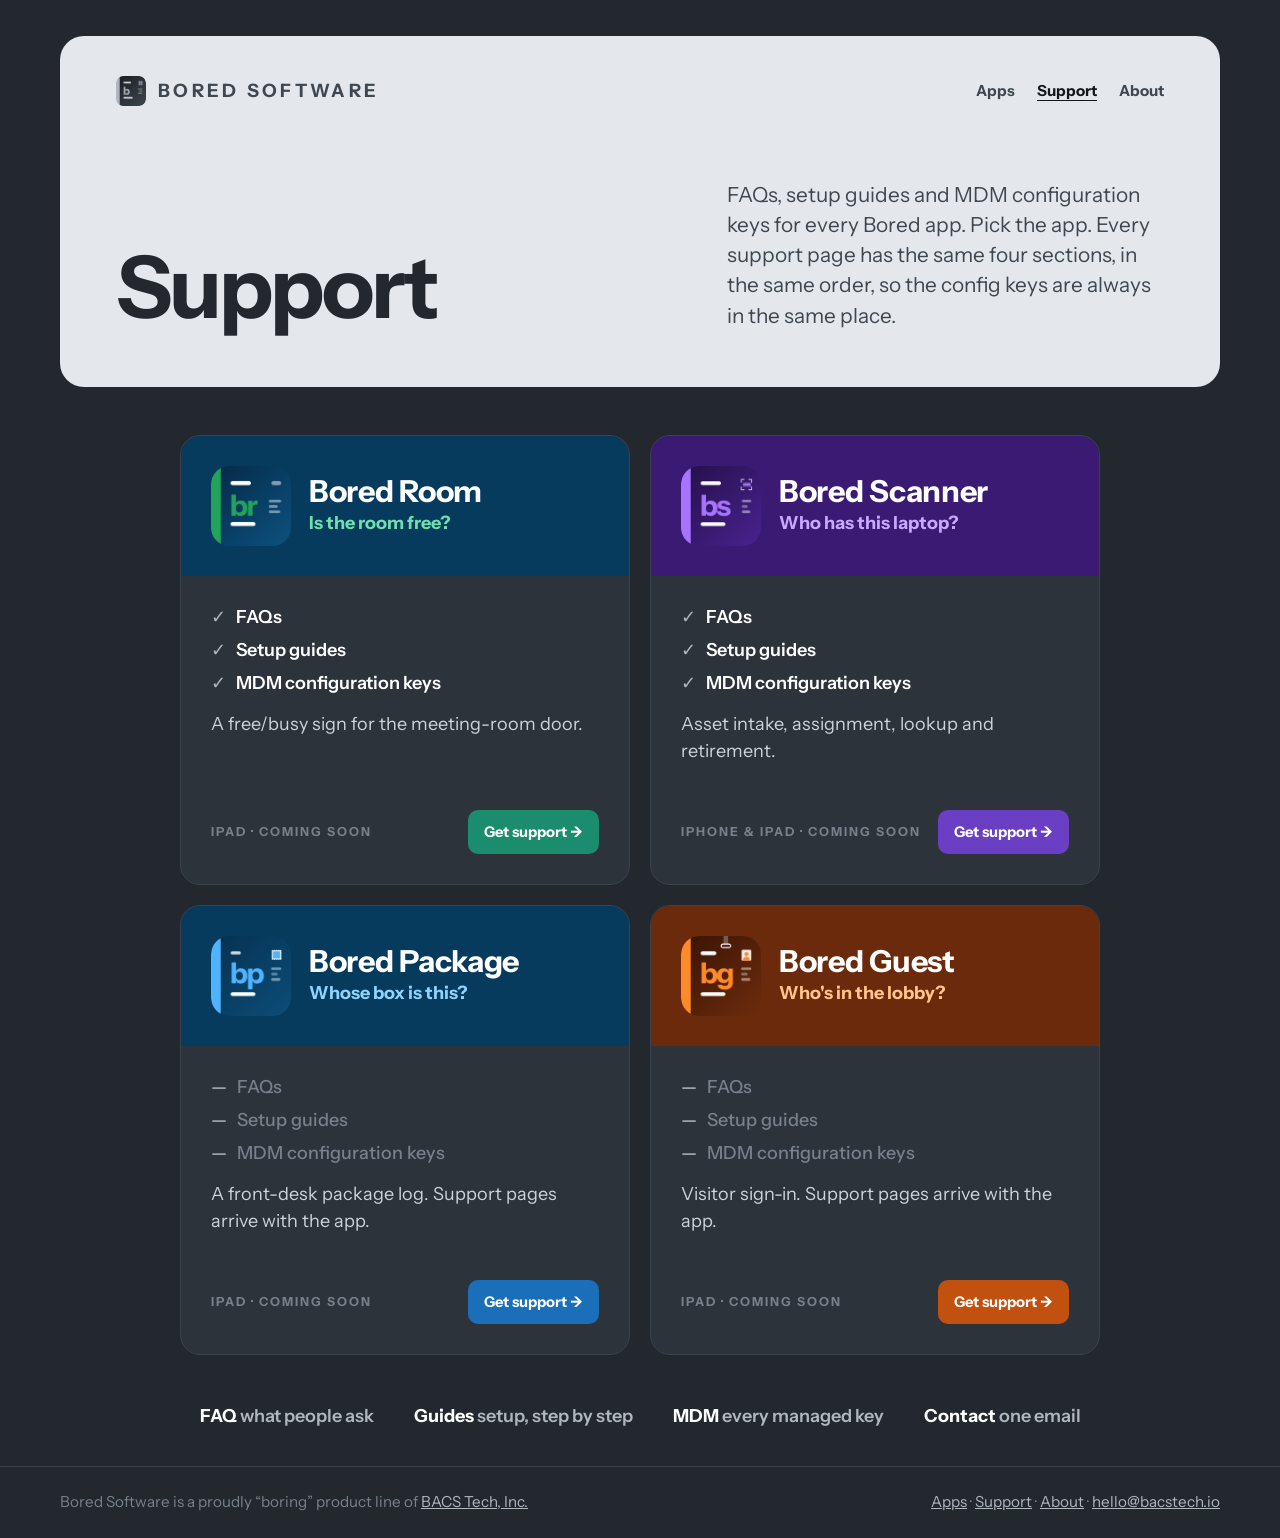
==== support/index.html @ a15cb555 "boredsoftware.space: site as of 2026-10-29" ====
<!doctype html>
<html lang="en">
<head>
<meta charset="utf-8">
<meta name="viewport" content="width=device-width, initial-scale=1">
<title>Support — Bored Software</title>
<meta name="description" content="FAQs, setup guides and MDM configuration keys for Bored Room, Bored Scanner, Bored Package and Bored Guest.">
<meta property="og:type" content="website">
<meta property="og:site_name" content="Bored Software">
<meta property="og:url" content="https://boredsoftware.space/support/">
<meta property="og:title" content="Support — Bored Software">
<meta property="og:description" content="FAQs, setup guides and MDM configuration keys for Bored Room, Bored Scanner, Bored Package and Bored Guest.">
<meta property="og:image" content="https://boredsoftware.space/og-image.png">
<meta property="og:image:width" content="1200">
<meta property="og:image:height" content="630">
<meta property="og:image:alt" content="The four Bored apps, Room, Scanner, Package and Guest, next to the headline Software that does one job.">
<meta name="twitter:card" content="summary_large_image">
<meta name="theme-color" content="#23282E">
<link rel="preconnect" href="https://fonts.googleapis.com">
<link rel="preconnect" href="https://fonts.gstatic.com" crossorigin>
<link href="https://fonts.googleapis.com/css2?family=Instrument+Sans:wght@400;600;700&display=swap" rel="stylesheet">
<link rel="icon" type="image/png" sizes="64x64" href="../favicon.png?v=2">
<link rel="apple-touch-icon" href="../apple-touch-icon.png?v=2">
<link rel="stylesheet" href="../style.css?v=5">
</head>
<body>

<div class="wrap">
  <header class="panel">
    <div class="top">
      <a class="brand" href="../"><img src="../mark.png?v=2" alt="" width="30" height="30">Bored Software</a>
      <nav class="toplinks"><a href="../">Apps</a><a href="./" aria-current="page">Support</a><a href="../about.html">About</a></nav>
    </div>
    <div class="split">
      <h1>Support</h1>
      <div>
        <p class="lede">FAQs, setup guides and MDM configuration keys for every Bored app. Pick the app. Every support page has the same four sections, in the same order, so the config keys are always in the same place.</p>
      </div>
    </div>
  </header>
</div>

<main class="wrap">
  <ul class="cards">
    <li>
      <a class="card room" href="room.html">
        <div class="band"><img src="../app-room.png" alt="" width="64" height="64">
          <div><h2>Bored Room</h2><p class="tag">Is the room free?</p></div></div>
        <div class="body"><ul class="has">
            <li>FAQs</li>
            <li>Setup guides</li>
            <li>MDM configuration keys</li>
          </ul>
          <p>A free/busy sign for the meeting-room door.</p>
          <div class="go"><span class="label">iPad · Coming soon</span><span class="btn">Get support &rarr;</span></div></div>
      </a>
    </li>
    <li>
      <a class="card scanner" href="scanner.html">
        <div class="band"><img src="../app-scanner.png" alt="" width="64" height="64">
          <div><h2>Bored Scanner</h2><p class="tag">Who has this laptop?</p></div></div>
        <div class="body"><ul class="has">
            <li>FAQs</li>
            <li>Setup guides</li>
            <li>MDM configuration keys</li>
          </ul>
          <p>Asset intake, assignment, lookup and retirement.</p>
          <div class="go"><span class="label">iPhone &amp; iPad · Coming soon</span><span class="btn">Get support &rarr;</span></div></div>
      </a>
    </li>
    <li>
      <a class="card package" href="package.html">
        <div class="band"><img src="../app-package.png" alt="" width="64" height="64">
          <div><h2>Bored Package</h2><p class="tag">Whose box is this?</p></div></div>
        <div class="body"><ul class="has">
            <li class="off">FAQs</li>
            <li class="off">Setup guides</li>
            <li class="off">MDM configuration keys</li>
          </ul>
          <p>A front-desk package log. Support pages arrive with the app.</p>
          <div class="go"><span class="label">iPad · Coming soon</span><span class="btn">Get support &rarr;</span></div></div>
      </a>
    </li>
    <li>
      <a class="card guest" href="guest.html">
        <div class="band"><img src="../app-guest.png" alt="" width="64" height="64">
          <div><h2>Bored Guest</h2><p class="tag">Who&#x27;s in the lobby?</p></div></div>
        <div class="body"><ul class="has">
            <li class="off">FAQs</li>
            <li class="off">Setup guides</li>
            <li class="off">MDM configuration keys</li>
          </ul>
          <p>Visitor sign-in. Support pages arrive with the app.</p>
          <div class="go"><span class="label">iPad · Coming soon</span><span class="btn">Get support &rarr;</span></div></div>
      </a>
    </li>
  </ul>

  <ul class="strip">
    <li><b>FAQ</b> what people ask</li>
    <li><b>Guides</b> setup, step by step</li>
    <li><b>MDM</b> every managed key</li>
    <li><b>Contact</b> one email</li>
  </ul>
</main>

<footer>
  <div class="wrap">
    <span>Bored Software is a proudly “boring” product line of <a href="https://www.bacstech.io">BACS Tech, Inc.</a></span>
    <span><a href="../">Apps</a> &middot; <a href="./">Support</a> &middot; <a href="../about.html">About</a> &middot; <a href="mailto:hello@bacstech.io">hello@bacstech.io</a></span>
  </div>
</footer>

</body>
</html>
---- style.css ----
/* Bored Software — boredsoftware.space
   Greys for the umbrella; each app card keeps its own site's colors. */

:root {
  --page: #23282E;        /* graphite page */
  --panel: #E4E8EC;       /* light grey header panel */
  --card: #2D333A;
  --line: #3A424B;
  --ink: #14181C;
  --ink-2: #3F4750;
  --muted: #77818C;
  --soft: #CDD3D9;
  --faint: #AEB6BF;
  --white: #FFFFFF;

  --font: "Instrument Sans", "Avenir Next", "Helvetica Neue", system-ui, sans-serif;
  --gutter: 16px;
}

* { box-sizing: border-box; }
html { -webkit-text-size-adjust: 100%; }
body {
  margin: 0;
  font-family: var(--font);
  font-size: 18px;
  line-height: 1.5;
  color: #E9EDF1;
  background: var(--page);
  -webkit-font-smoothing: antialiased;
}
h1, h2, h3, p { margin: 0; }
a { color: inherit; }
:focus-visible { outline: 3px solid #8FD3FF; outline-offset: 3px; border-radius: 6px; }

.wrap { width: min(1160px, 100% - 2 * var(--gutter)); margin-inline: auto; }

.label { font-size: .78rem; font-weight: 700; letter-spacing: .16em; text-transform: uppercase; }
.brand { display: inline-flex; align-items: center; gap: 12px; font-weight: 800; letter-spacing: .18em; text-transform: uppercase;
  font-size: clamp(.95rem, 1.6vw, 1.15rem); text-decoration: none; }
.brand img { width: 30px; height: 30px; border-radius: 7px; display: block; }

/* Header panel: headline left, icons and description right. Stacks on phones. */
.panel { background: var(--panel); color: var(--ink); border-radius: 24px; margin-top: clamp(16px, 3vw, 36px);
  padding: clamp(22px, 4vw, 40px) clamp(20px, 5vw, 56px) clamp(32px, 5vw, 56px); }
.panel .top { display: flex; justify-content: space-between; align-items: center; gap: 16px; color: var(--ink-2); }
.panel .top .label { color: var(--muted); }
.split { display: grid; grid-template-columns: 1.25fr 1fr; gap: clamp(20px, 5vw, 64px); align-items: end; margin-top: clamp(28px, 5vw, 56px); }
.split h1 { font-size: clamp(2.6rem, 7vw, 5.4rem); font-weight: 800; letter-spacing: -.035em; line-height: 1; text-wrap: balance; color: var(--page); }
.split .lede { font-size: clamp(1.05rem, 1.8vw, 1.3rem); line-height: 1.45; color: var(--ink-2); margin-top: 18px; text-wrap: pretty; }
.icons { display: flex; gap: 12px; }
.icons img { width: 44px; height: 44px; border-radius: 10px; display: block; }
@media (max-width: 760px) {
  .split { grid-template-columns: 1fr; }
  .panel .top .label { display: none; }
}

/* App cards */
/* 2 x 2 grid of cards (square on desktop); one column on phones. */
.cards { display: grid; grid-template-columns: repeat(2, minmax(0, 1fr)); gap: 20px; max-width: 920px;
  margin: clamp(28px, 5vw, 48px) auto 0; list-style: none; padding: 0; }
@media (max-width: 680px) { .cards { grid-template-columns: 1fr; } }
.cards > li { display: flex; }
.cards > li > .card { flex: 1; height: auto; }
/* Square on desktop (min-height = card width), but a card grows rather than clipping if its text needs more room. */
@media (min-width: 980px) { .cards > li { container-type: inline-size; } .cards > li > .card { min-height: 100cqw; } }
.card { display: flex; flex-direction: column; height: 100%; border-radius: 20px; overflow: hidden; background: var(--card);
  border: 1px solid var(--line); text-decoration: none; transition: border-color .15s, transform .15s; }
a.card:hover { border-color: var(--muted); transform: translateY(-2px); }
.card.soon .btn { background: transparent; color: var(--faint); border: 1.5px dashed var(--line); }
@media (prefers-reduced-motion: reduce) { .card, .card:hover { transition: none; transform: none; } }
.card .band { display: flex; gap: 18px; align-items: center; padding: clamp(22px, 3vw, 30px); color: var(--white); }
.card .band img { width: clamp(64px, 8vw, 80px); height: clamp(64px, 8vw, 80px); border-radius: 18px; flex: none; display: block; }
.card h2 { font-size: clamp(1.5rem, 2.6vw, 1.9rem); letter-spacing: -.01em; line-height: 1.15; }
.card .tag { font-weight: 700; }
.card .body { display: flex; flex-direction: column; flex: 1; padding: clamp(20px, 3vw, 28px) clamp(22px, 3vw, 30px) clamp(22px, 3vw, 30px); }
.card .body p { color: var(--soft); }
.card .go { display: flex; flex-wrap: wrap; justify-content: space-between; align-items: center; gap: 12px; margin-top: auto; padding-top: 20px; }
.card .go .label { white-space: nowrap; color: var(--muted); }
.card .btn { white-space: nowrap; color: var(--white); font-weight: 700; font-size: .92rem; padding: 11px 16px; border-radius: 10px; }

/* Each app's own colors (from its site's style.css) */
.room .band { background: #073B5E; }    .room .tag { color: #6EE0AE; }    .room .btn { background: #1C8C6E; }
.package .band { background: #073B5E; } .package .tag { color: #8FD3FF; } .package .btn { background: #1A6FB8; }
.guest .band { background: #6B2A0C; }   .guest .tag { color: #FFC58A; }   .guest .btn { background: #C2510F; }
.scanner .band { background: #3A1A72; } .scanner .tag { color: #C9A8FF; } .scanner .btn { background: #6B3FC4; }

.strip { display: flex; flex-wrap: wrap; justify-content: center; gap: 12px 40px; padding: 48px 0 36px; margin: 0;
  list-style: none; color: var(--faint); font-weight: 600; }
.strip b { color: var(--white); }

footer { border-top: 1px solid var(--line); color: var(--muted); padding: 24px 0; font-size: .95rem; }
footer .wrap { display: flex; flex-wrap: wrap; gap: 8px 24px; justify-content: space-between; }
footer a { color: var(--faint); }
footer a:hover { color: var(--white); }

/* Who can set it up */
.card .setup { display: flex; gap: 10px; align-items: flex-start; margin-top: 16px; padding: 12px 14px; border-radius: 12px;
  background: rgba(255,255,255,.04); border: 1px solid var(--line); font-size: .92rem; line-height: 1.4; color: var(--soft); }
.card .setup b { color: var(--white); }
.lvl { display: inline-flex; gap: 3px; margin-top: 5px; flex: none; }
.lvl i { width: 7px; height: 12px; border-radius: 2px; background: var(--line); }
.lvl i.on { background: var(--faint); }

/* Top-of-panel links (Apps / Support) */
.toplinks { display: flex; gap: 22px; font-weight: 700; font-size: .95rem; }
.toplinks a { text-decoration: none; color: var(--ink-2); }
.toplinks a:hover, .toplinks a[aria-current] { color: var(--ink); text-decoration: underline; text-underline-offset: 4px; }

/* Support hub: what each app's page has */
.card .has { list-style: none; padding: 0; margin: 0 0 14px; display: grid; gap: 6px; font-weight: 600; color: var(--white); }
.card .has li::before { content: "✓"; color: var(--faint); margin-right: 10px; }
.card .has li.off { color: var(--muted); font-weight: 500; }
.card .has li.off::before { content: "—"; }

/* App support page header */
.crumbs { margin-top: 18px; color: var(--ink-2); font-weight: 600; }
.crumbs a { color: var(--ink-2); }
.appbar { display: flex; gap: 20px; align-items: center; margin-top: 20px; padding: clamp(20px, 3vw, 30px); border-radius: 20px; color: var(--white); }
.appbar img { width: 72px; height: 72px; border-radius: 16px; flex: none; display: block; }
.appbar h1 { font-size: clamp(1.7rem, 4vw, 2.6rem); letter-spacing: -.02em; line-height: 1.1; }
.appbar .tag { font-weight: 600; margin-top: 4px; }
.appbar .tag a { color: inherit; }
.appbar.room { background: #073B5E; }    .appbar.room .tag { color: #6EE0AE; }
.appbar.scanner { background: #3A1A72; } .appbar.scanner .tag { color: #C9A8FF; }
.appbar.package { background: #073B5E; } .appbar.package .tag { color: #8FD3FF; }
.appbar.guest { background: #6B2A0C; }   .appbar.guest .tag { color: #FFC58A; }
.toc { display: flex; flex-wrap: wrap; gap: 10px; margin-top: 16px; }
.toc a { text-decoration: none; color: var(--soft); font-weight: 700; font-size: .95rem; padding: 8px 16px; border: 1px solid var(--line); border-radius: 999px; }
.toc a:hover { color: var(--white); border-color: var(--muted); }

/* Support document body: light panel for long reading */
.doc { background: var(--panel); color: var(--ink); border-radius: 24px; margin-top: 20px; margin-bottom: 40px; padding: clamp(22px, 5vw, 56px); }
.doc section { scroll-margin-top: 16px; }
.doc section + section { border-top: 1px solid #C9D0D7; margin-top: 40px; padding-top: 36px; }
.doc h2 { font-size: clamp(1.6rem, 3vw, 2.2rem); letter-spacing: -.02em; line-height: 1.1; margin-bottom: 16px; color: var(--page); }
.doc h3 { font-size: 1.2rem; margin: 30px 0 10px; color: var(--page); }
.doc p, .doc li { max-width: 72ch; color: var(--ink-2); }
.doc p { margin: 0 0 12px; }
.doc ul { padding-left: 1.2em; margin: 0 0 14px; }
.doc li { margin: 6px 0; }
.doc a { color: #1F5FA8; }
.doc strong { color: var(--ink); }
.doc .small { font-size: .95rem; }
.doc .lede-doc { font-size: 1.15rem; color: var(--ink); }
.doc code { font-family: ui-monospace, "SF Mono", Menlo, monospace; font-size: .88em; background: #fff; border: 1px solid #D3D9DF; border-radius: 5px; padding: 1px 5px; overflow-wrap: anywhere; }
.doc pre { background: var(--page); color: #E9EDF1; border-radius: 12px; padding: 16px 18px; overflow-x: auto; max-width: 760px; }
.doc pre code { background: none; border: 0; padding: 0; color: inherit; font-size: .9rem; }
.doc details { border-top: 1px solid #C9D0D7; padding: 14px 0; max-width: 820px; }
.doc details:last-of-type { border-bottom: 1px solid #C9D0D7; }
.doc summary { cursor: pointer; font-weight: 700; color: var(--ink); list-style: none; display: flex; justify-content: space-between; gap: 16px; }
.doc summary::-webkit-details-marker { display: none; }
.doc summary::after { content: "+"; color: var(--muted); font-weight: 400; font-size: 1.3rem; line-height: 1; }
.doc details[open] summary::after { content: "–"; }
.doc details p { margin: 10px 0 0; }
.guides { list-style: none; padding: 0 !important; display: grid; gap: 10px; max-width: 820px; }
.guides li { display: grid; gap: 2px; background: #fff; border: 1px solid #D3D9DF; border-radius: 12px; padding: 12px 16px; margin: 0; }
.guides a { font-weight: 700; text-decoration: none; }
.guides a:hover { text-decoration: underline; }
.guides span { color: var(--ink-2); font-size: .95rem; }
.facts { display: grid; grid-template-columns: max-content 1fr; gap: 10px 20px; margin: 0 0 8px; max-width: 900px; }
.facts dt { font-weight: 700; color: var(--ink); }
.facts dd { margin: 0; color: var(--ink-2); }
@media (max-width: 560px) { .facts { grid-template-columns: 1fr; gap: 2px; } .facts dd { margin-bottom: 10px; } }
.tablewrap { overflow-x: auto; -webkit-overflow-scrolling: touch; max-width: 100%; margin: 4px 0 16px; }
table.keys { border-collapse: collapse; width: 100%; min-width: 560px; background: #fff; border-radius: 12px; overflow: hidden; font-size: .95rem; }
table.keys th, table.keys td { text-align: left; vertical-align: top; padding: 11px 14px; border-bottom: 1px solid #E1E6EA; }
table.keys th { background: #F3F5F7; color: var(--ink-2); font-weight: 700; font-size: .85rem; letter-spacing: .04em; text-transform: uppercase; }
table.keys td:first-child code { white-space: nowrap; overflow-wrap: normal; }
table.keys tr:last-child td { border-bottom: 0; }
@media print {
  body { background: #fff; color: #000; }
  .toc, .toplinks, footer { display: none; }
  .doc { background: #fff; padding: 0; }
  .appbar { background: #fff !important; color: #000; border: 1px solid #999; }
  .appbar .tag { color: #333 !important; }
  .doc details { break-inside: avoid; }
  .doc details > p { display: block; }
}
.soon-tag { display: inline-block; font-size: .72rem; font-weight: 700; letter-spacing: .06em; text-transform: uppercase; color: #4A2290; background: #EDE6FA; border: 1px solid #D5C6F2; border-radius: 999px; padding: 1px 9px; margin-left: 4px; vertical-align: 1px; white-space: nowrap; }

/* About page */
.about section + section { margin-top: 32px; padding-top: 28px; }
.why-apps { list-style: none; padding: 0 !important; display: grid; gap: 12px; margin-top: 18px; max-width: 820px; }
.why-apps li { display: flex; gap: 14px; align-items: flex-start; background: #fff; border: 1px solid #D3D9DF; border-radius: 12px; padding: 14px 16px; margin: 0; }
.why-apps img { width: 40px; height: 40px; border-radius: 9px; flex: none; display: block; }
.why-apps b { color: var(--ink); }
.panel .top { flex-wrap: wrap; row-gap: 10px; }
@media (max-width: 420px) { .toplinks { gap: 16px; } }
.about .intro { display: grid; grid-template-columns: 180px 1fr; gap: clamp(20px, 4vw, 36px); align-items: center; }
.about .headshot { width: 180px; height: 180px; border-radius: 24px; object-fit: cover; display: block; box-shadow: 0 10px 26px rgba(20,24,28,.18); }
@media (max-width: 600px) { .about .intro { grid-template-columns: 1fr; } .about .headshot { width: 140px; height: 140px; } }
.linkbtn { display: inline-flex; align-items: center; gap: 8px; margin-top: 4px; padding: 10px 16px; border-radius: 10px; background: #0A66C2; color: #fff !important; font-weight: 700; text-decoration: none; }
.linkbtn:hover { background: #084E96; }

/* Mobile: tap targets at least ~44px tall */
@media (max-width: 860px) {
  .toplinks a { padding: 11px 0; }
  .brand { padding: 7px 0; }
  footer a { display: inline-block; padding: 12px 0; }
  .doc details { padding: 4px 0; }
  .doc summary { padding: 12px 0; }
  .toc a { padding: 12px 16px; }
  .guides a { padding: 6px 0; display: inline-block; }
}
@media (max-width: 560px) {
  .appbar { flex-direction: column; align-items: flex-start; gap: 14px; }
  .appbar img { width: 56px; height: 56px; border-radius: 13px; }
  .appbar h1 { font-size: 1.7rem; }
  .appbar .tag { font-size: .95rem; line-height: 1.45; }
  .toc { display: grid; grid-template-columns: repeat(4, minmax(0, 1fr)); gap: 8px; }
  .toc a { padding: 12px 4px; text-align: center; font-size: .85rem; white-space: nowrap; }
}
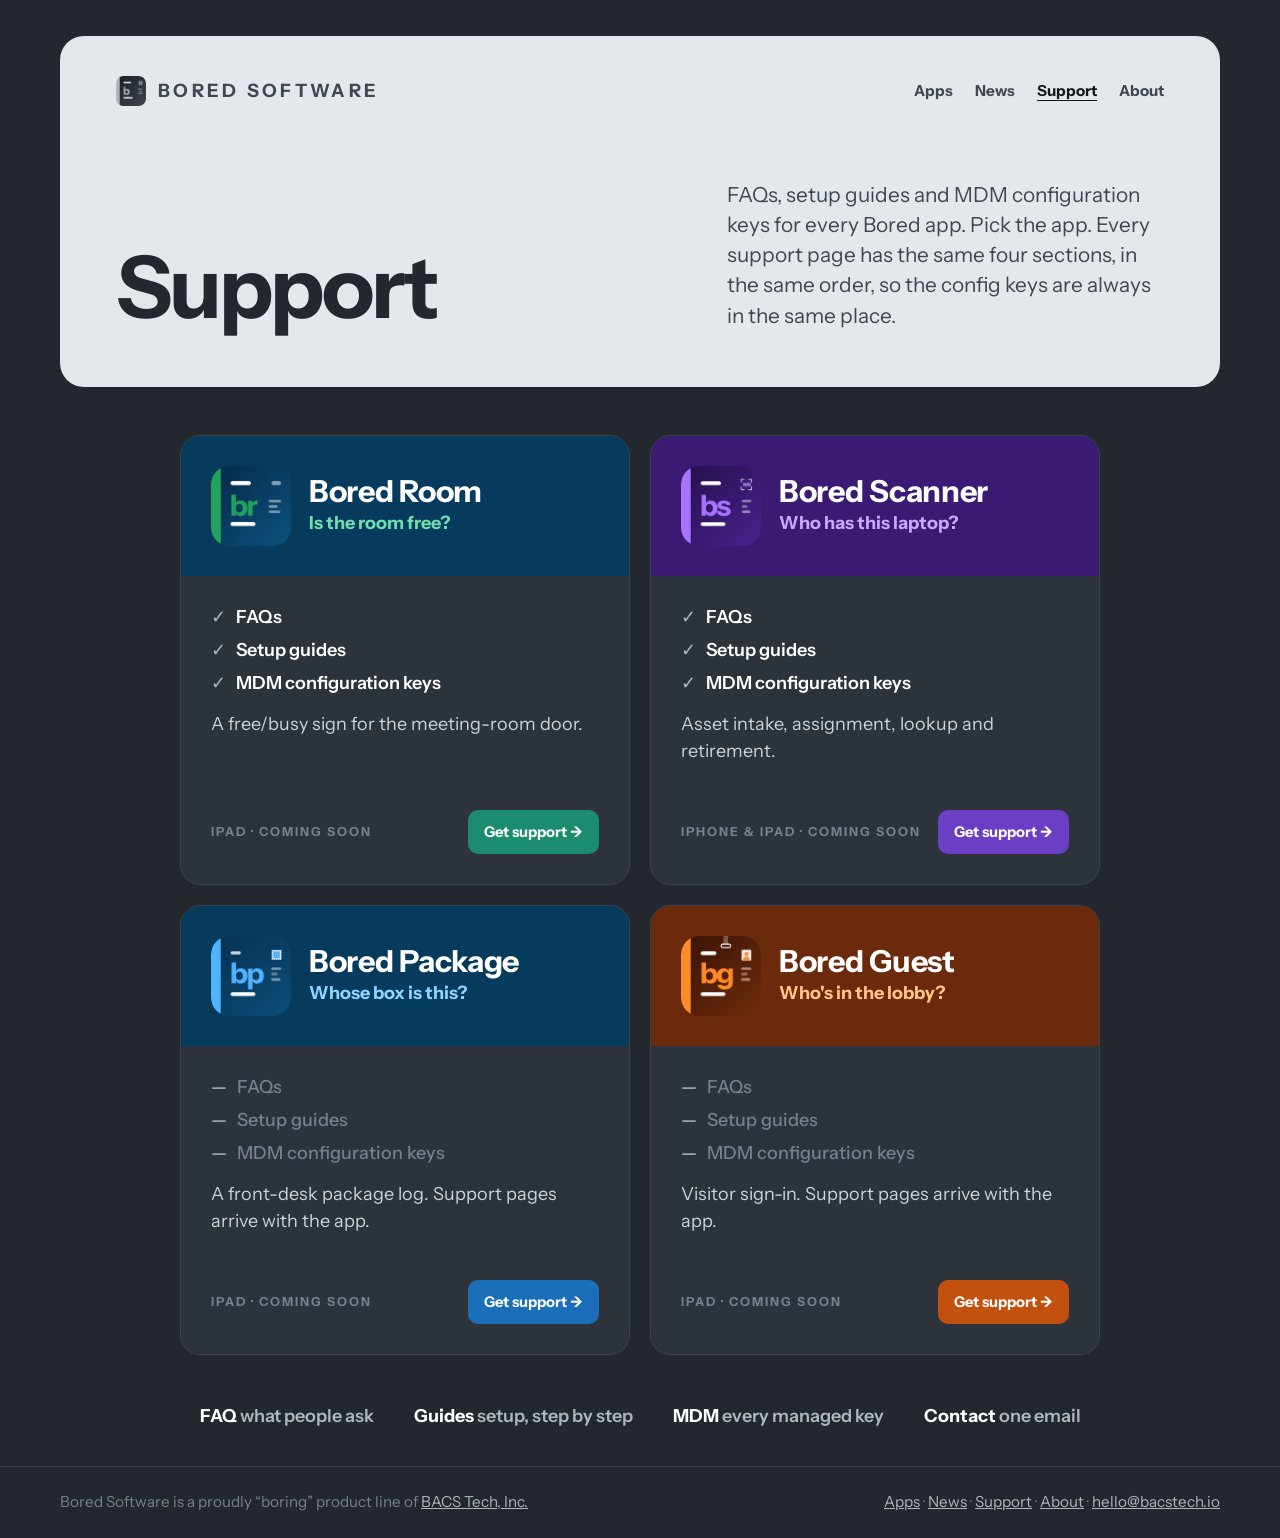
==== commit 50ed386e: "News page: running list of releases and updates - news.html: dated posts, newest first, per-post per" ====
--- a/support/index.html
+++ b/support/index.html
@@ -21,7 +21,7 @@
 <link href="https://fonts.googleapis.com/css2?family=Instrument+Sans:wght@400;600;700&display=swap" rel="stylesheet">
 <link rel="icon" type="image/png" sizes="64x64" href="../favicon.png?v=2">
 <link rel="apple-touch-icon" href="../apple-touch-icon.png?v=2">
-<link rel="stylesheet" href="../style.css?v=5">
+<link rel="stylesheet" href="../style.css?v=6">
 </head>
 <body>
 
@@ -29,7 +29,7 @@
   <header class="panel">
     <div class="top">
       <a class="brand" href="../"><img src="../mark.png?v=2" alt="" width="30" height="30">Bored Software</a>
-      <nav class="toplinks"><a href="../">Apps</a><a href="./" aria-current="page">Support</a><a href="../about.html">About</a></nav>
+      <nav class="toplinks"><a href="../">Apps</a><a href="../news.html">News</a><a href="./" aria-current="page">Support</a><a href="../about.html">About</a></nav>
     </div>
     <div class="split">
       <h1>Support</h1>
@@ -107,7 +107,7 @@
 <footer>
   <div class="wrap">
     <span>Bored Software is a proudly “boring” product line of <a href="https://www.bacstech.io">BACS Tech, Inc.</a></span>
-    <span><a href="../">Apps</a> &middot; <a href="./">Support</a> &middot; <a href="../about.html">About</a> &middot; <a href="mailto:hello@bacstech.io">hello@bacstech.io</a></span>
+    <span><a href="../">Apps</a> &middot; <a href="../news.html">News</a> &middot; <a href="./">Support</a> &middot; <a href="../about.html">About</a> &middot; <a href="mailto:hello@bacstech.io">hello@bacstech.io</a></span>
   </div>
 </footer>
 
--- a/style.css
+++ b/style.css
@@ -210,3 +210,33 @@
   .toc { display: grid; grid-template-columns: repeat(4, minmax(0, 1fr)); gap: 8px; }
   .toc a { padding: 12px 4px; text-align: center; font-size: .85rem; white-space: nowrap; }
 }
+
+/* News page: running list of releases and updates, newest first */
+.news .feedline { color: var(--ink-2); margin-bottom: 8px; }
+.posts { list-style: none; padding: 0 !important; margin: 0; }
+.posts > li { margin: 0; max-width: none; }
+.posts > li + li { border-top: 1px solid #C9D0D7; }
+.posts article { display: grid; grid-template-columns: 150px 1fr; gap: 8px clamp(20px, 4vw, 40px); padding: 28px 0; scroll-margin-top: 16px; }
+.posts .meta { display: flex; flex-direction: column; align-items: flex-start; gap: 8px; padding-top: 4px; }
+.posts time { font-weight: 700; color: var(--ink-2); font-size: .95rem; white-space: nowrap; }
+.posts h2 { font-size: clamp(1.3rem, 2.4vw, 1.6rem); margin-bottom: 10px; }
+.posts h2 a { color: var(--page); text-decoration: none; }
+.posts h2 a:hover { text-decoration: underline; text-underline-offset: 4px; }
+.posts article:target { background: #fff; border-radius: 16px; padding-inline: 20px; margin-inline: -20px; }
+.chip { display: inline-block; font-size: .72rem; font-weight: 700; letter-spacing: .06em; text-transform: uppercase; color: #fff; border-radius: 999px; padding: 3px 10px; white-space: nowrap; }
+.chip.room { background: #1C8C6E; } .chip.scanner { background: #6B3FC4; } .chip.package { background: #1A6FB8; } .chip.guest { background: #C2510F; } .chip.all { background: var(--ink-2); }
+.cta { display: inline-block; margin: 4px 10px 0 0; padding: 10px 16px; border-radius: 10px; background: #1C8C6E; color: #fff !important; font-weight: 700; text-decoration: none; }
+.cta:hover { background: #157058; }
+.cta.ghost { background: transparent; color: var(--ink) !important; border: 1.5px solid #AEB6BF; }
+.cta.ghost:hover { border-color: var(--ink-2); }
+@media (max-width: 640px) {
+  .posts article { grid-template-columns: 1fr; padding: 22px 0; }
+  .posts .meta { flex-direction: row; align-items: center; gap: 10px; }
+}
+
+/* Home: latest news line under the header panel */
+.latest { display: flex; flex-wrap: wrap; align-items: center; gap: 8px 14px; max-width: 920px; margin: 20px auto 0; padding: 14px 18px;
+  border: 1px solid var(--line); border-radius: 14px; background: var(--card); color: var(--soft); text-decoration: none; font-weight: 600; }
+.latest:hover { border-color: var(--muted); color: var(--white); }
+.latest .new { font-size: .72rem; font-weight: 700; letter-spacing: .12em; text-transform: uppercase; color: var(--ink); background: var(--panel); border-radius: 999px; padding: 3px 10px; }
+.latest .all { margin-left: auto; color: var(--faint); white-space: nowrap; }
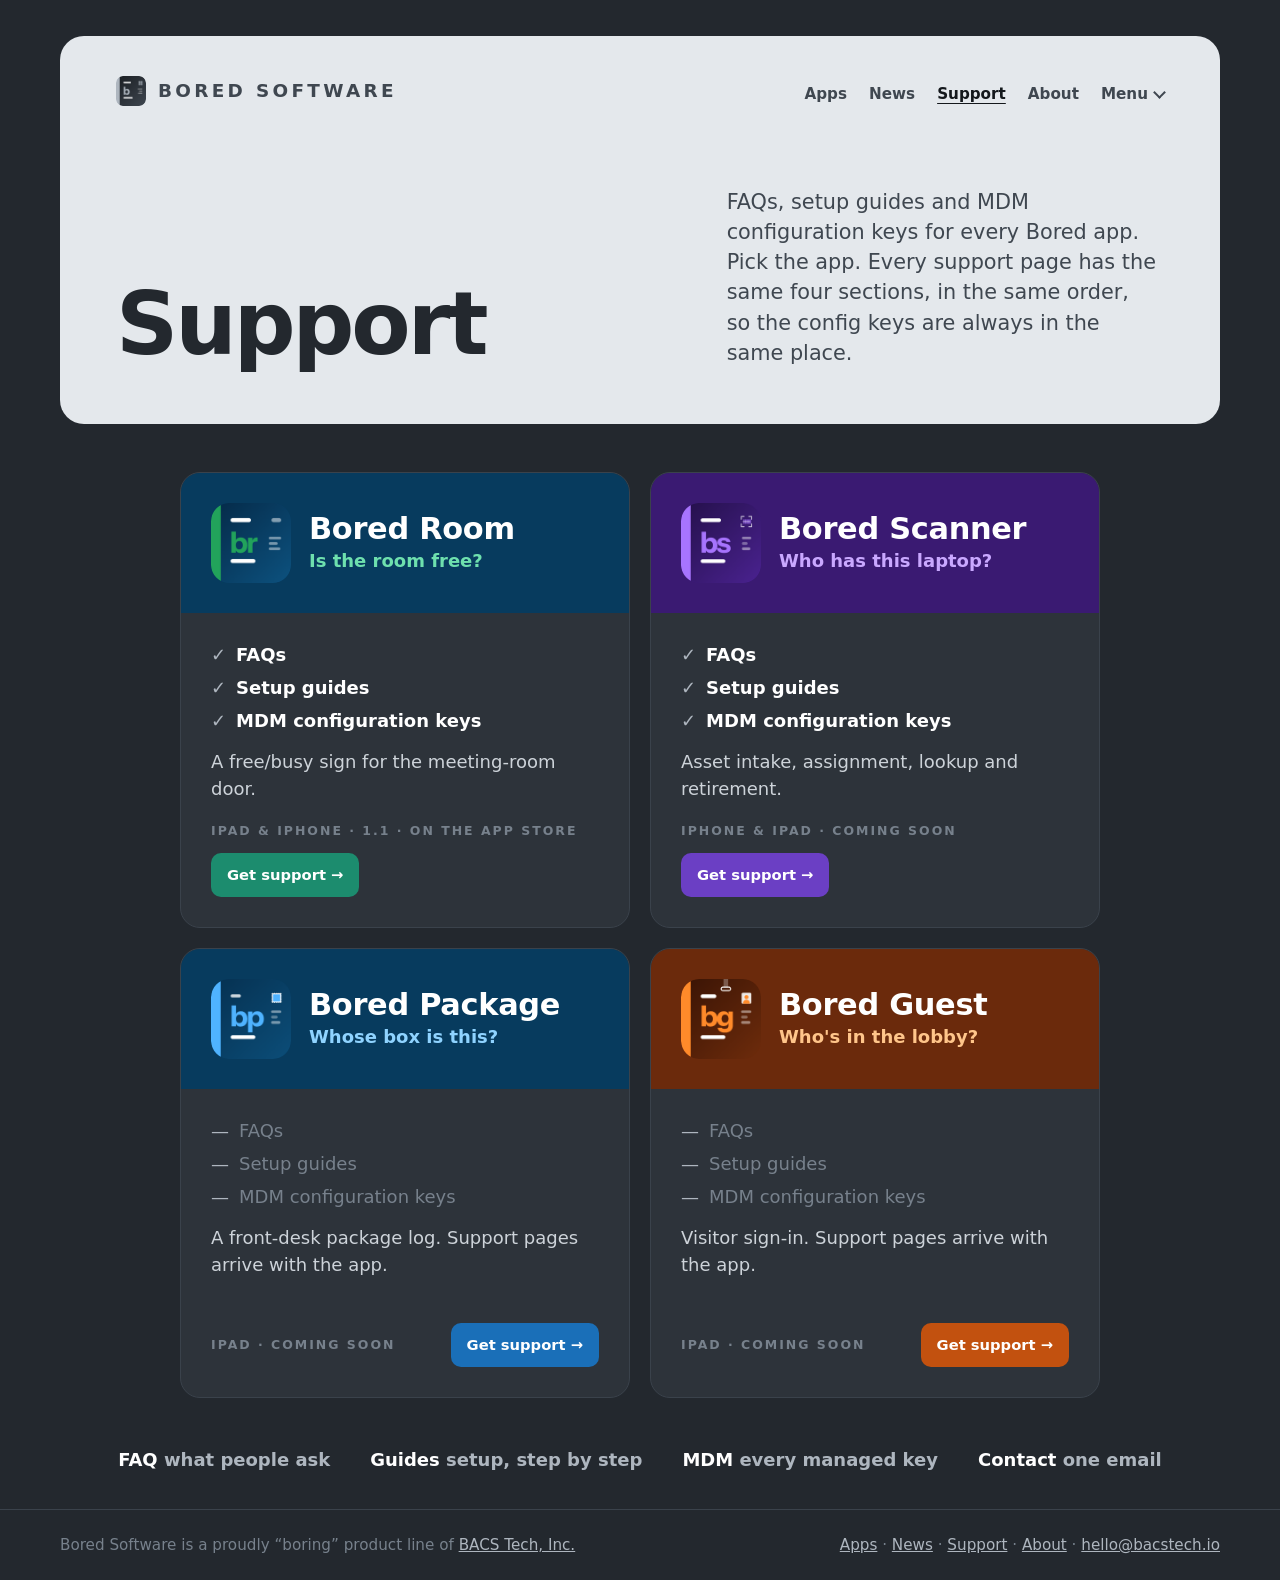
==== commit e2aa9312: "Menu in the top bar listing every Bored page; Bored Room 1.1 for iPad and iPhone across Room pages a" ====
--- a/support/index.html
+++ b/support/index.html
@@ -2,12 +2,14 @@
 <html lang="en">
 <head>
 <meta charset="utf-8">
+<meta http-equiv="Content-Security-Policy" content="default-src 'self'; script-src 'none'; object-src 'none'; base-uri 'self'; form-action 'none'">
 <meta name="viewport" content="width=device-width, initial-scale=1">
 <title>Support — Bored Software</title>
 <meta name="description" content="FAQs, setup guides and MDM configuration keys for Bored Room, Bored Scanner, Bored Package and Bored Guest.">
 <meta property="og:type" content="website">
 <meta property="og:site_name" content="Bored Software">
 <meta property="og:url" content="https://boredsoftware.space/support/">
+<link rel="canonical" href="https://boredsoftware.space/support/">
 <meta property="og:title" content="Support — Bored Software">
 <meta property="og:description" content="FAQs, setup guides and MDM configuration keys for Bored Room, Bored Scanner, Bored Package and Bored Guest.">
 <meta property="og:image" content="https://boredsoftware.space/og-image.png">
@@ -16,20 +18,27 @@
 <meta property="og:image:alt" content="The four Bored apps, Room, Scanner, Package and Guest, next to the headline Software that does one job.">
 <meta name="twitter:card" content="summary_large_image">
 <meta name="theme-color" content="#23282E">
-<link rel="preconnect" href="https://fonts.googleapis.com">
-<link rel="preconnect" href="https://fonts.gstatic.com" crossorigin>
-<link href="https://fonts.googleapis.com/css2?family=Instrument+Sans:wght@400;600;700&display=swap" rel="stylesheet">
 <link rel="icon" type="image/png" sizes="64x64" href="../favicon.png?v=2">
 <link rel="apple-touch-icon" href="../apple-touch-icon.png?v=2">
-<link rel="stylesheet" href="../style.css?v=6">
+<link rel="stylesheet" href="../style.css?v=8">
+<link rel="stylesheet" href="/menu.css?v=1">
 </head>
 <body>
 
 <div class="wrap">
   <header class="panel">
     <div class="top">
-      <a class="brand" href="../"><img src="../mark.png?v=2" alt="" width="30" height="30">Bored Software</a>
-      <nav class="toplinks"><a href="../">Apps</a><a href="../news.html">News</a><a href="./" aria-current="page">Support</a><a href="../about.html">About</a></nav>
+      <details class="switcher">
+        <summary class="brand" aria-label="Bored Software. Switch app"><img src="../mark.png?v=2" alt="" width="30" height="30">Bored Software<span class="sw-chev" aria-hidden="true"></span></summary>
+        <div class="sw-menu">
+          <a class="sw-item" href="https://boredroom.space"><img src="../app-room.png" alt="" width="36" height="36"><span><b>Bored Room</b><small>Meeting-room sign · iPad</small></span></a>
+          <a class="sw-item" href="https://boredscanner.space"><img src="../app-scanner.png" alt="" width="36" height="36"><span><b>Bored Scanner</b><small>Laptop labels to inventory · Soon</small></span></a>
+          <span class="sw-item sw-soon"><img src="../app-package.png" alt="" width="36" height="36"><span><b>Bored Package</b><small>Front-desk package log · Soon</small></span></span>
+          <span class="sw-item sw-soon"><img src="../app-guest.png" alt="" width="36" height="36"><span><b>Bored Guest</b><small>Visitor sign-in · Soon</small></span></span>
+          <a class="sw-all" href="../">All Bored Software &rarr;</a>
+        </div>
+      </details>
+      <nav class="toplinks"><a href="../">Apps</a><a href="../news.html">News</a><a href="./" aria-current="page">Support</a><a href="../about.html">About</a><details class="bmenu"><summary>Menu</summary><div class="bmenu-panel"><div class="bmenu-group bmenu-software"><h4><i style="background:#3E5A72"></i>Bored Software</h4><ul><li><a href="https://boredsoftware.space/">Apps</a></li><li><a href="https://boredsoftware.space/news.html">News</a></li><li><a href="https://boredsoftware.space/support/" aria-current="page">Support</a></li><li><a href="https://boredsoftware.space/about.html">About</a></li></ul></div><div class="bmenu-group bmenu-room"><h4><i style="background:#1C8C6E"></i>Bored Room</h4><ul><li><a href="https://boredroom.space/">Home</a></li><li><a href="https://boredroom.space/setup.html">Setup guides</a></li><li><a href="https://boredroom.space/setup-manual.html">By hand / iPhone</a></li><li><a href="https://boredroom.space/setup-configurator.html">Apple Configurator</a></li><li><a href="https://boredroom.space/setup-mdm.html">MDM</a></li><li><a href="https://boredroom.space/setup-service-account.html">Service account</a></li><li><a href="https://boredroom.space/mounting.html">Mounting and power</a></li><li><a href="https://boredroom.space/privacy.html">Privacy</a></li><li><a href="https://boredsoftware.space/support/room.html">Support</a></li></ul></div><div class="bmenu-group bmenu-scanner"><h4><i style="background:#6B3FC4"></i>Bored Scanner</h4><ul><li><a href="https://boredscanner.space/">Home</a></li><li><a href="https://boredscanner.space/scanning.html">Scanning</a></li><li><a href="https://boredscanner.space/compare.html">Compare</a></li><li><a href="https://boredscanner.space/privacy.html">Privacy</a></li><li><a href="https://boredsoftware.space/support/scanner.html">Support</a></li></ul></div><div class="bmenu-group bmenu-package"><h4><i style="background:#1A6FB8"></i>Bored Package <small>Soon</small></h4><ul><li><a href="https://boredpackage.space/">Home</a></li><li><a href="https://boredsoftware.space/support/package.html">Support</a></li></ul></div><div class="bmenu-group bmenu-guest"><h4><i style="background:#C2510F"></i>Bored Guest <small>Soon</small></h4><ul><li><a href="https://boredguest.space/">Home</a></li><li><a href="https://boredsoftware.space/support/guest.html">Support</a></li></ul></div></div></details></nav>
     </div>
     <div class="split">
       <h1>Support</h1>
@@ -52,7 +61,7 @@
             <li>MDM configuration keys</li>
           </ul>
           <p>A free/busy sign for the meeting-room door.</p>
-          <div class="go"><span class="label">iPad · Coming soon</span><span class="btn">Get support &rarr;</span></div></div>
+          <div class="go"><span class="label">iPad &amp; iPhone · 1.1 · On the App Store</span><span class="btn">Get support &rarr;</span></div></div>
       </a>
     </li>
     <li>
--- a/menu.css
+++ b/menu.css
@@ -0,0 +1,27 @@
+/* Bored menu: every page on every Bored site. Same file in each site repo; no JavaScript. */
+details.bmenu, details.bmenu:last-of-type { position: relative; border: 0 !important; padding: 0 !important; margin: 0 !important; max-width: none !important; background: none !important; }
+details.bmenu > summary { list-style: none; cursor: pointer; display: inline-flex !important; align-items: center; gap: 7px; white-space: nowrap; color: inherit; font: inherit; padding: 0 !important; border: 0 !important; justify-content: flex-start !important; }
+details.bmenu > summary::-webkit-details-marker { display: none; }
+details.bmenu > summary::after { content: "" !important; font-size: 0 !important; width: 7px; height: 7px; border-right: 2px solid currentColor; border-bottom: 2px solid currentColor; transform: translateY(-2px) rotate(45deg); transition: transform .15s; }
+details.bmenu[open] > summary::after { transform: translateY(2px) rotate(-135deg); }
+/* Let the open panel escape headers that clip their contents. */
+.hero:has(.bmenu[open]), header:has(.bmenu[open]), .panel:has(.bmenu[open]) { overflow: visible !important; position: relative; z-index: 1000; }
+.bmenu-panel { position: absolute; right: 0; top: calc(100% + 12px); z-index: 1000; width: min(760px, 92vw); background: #fff; color: #0B2A42; border: 1px solid #BCCBD8; border-radius: 14px; box-shadow: 0 18px 48px rgba(11,42,66,.22); padding: 18px; display: grid; grid-template-columns: repeat(3, minmax(0, 1fr)); gap: 16px 22px; text-align: left; font-size: .95rem; font-weight: 400; letter-spacing: normal; text-transform: none; line-height: 1.3; }
+.bmenu-group h4 { margin: 0 0 6px; font-size: .78rem; font-weight: 700; letter-spacing: .06em; text-transform: uppercase; display: flex; flex-wrap: wrap; align-items: center; gap: 4px 8px; color: #0B2A42; }
+.bmenu-group h4 i { width: 10px; height: 10px; border-radius: 3px; flex: none; }
+.bmenu-group h4 small { font-size: .66rem; font-weight: 600; color: #7D94A8; letter-spacing: .04em; }
+.bmenu-group ul { list-style: none; margin: 0; padding: 0; }
+.bmenu-group li { margin: 0; }
+.bmenu-group li a { display: block; padding: 5px 0; text-decoration: none !important; color: #3E5A72 !important; font-weight: 600; white-space: normal; }
+.bmenu-group li a:hover, .bmenu-group li a[aria-current] { color: #0B2A42 !important; }
+.bmenu-group li a[aria-current]::before { content: "\2022  "; }
+.bmenu-room { grid-row: span 2; }
+@media (max-width: 760px) {
+  nav:has(> details.bmenu[open]) { flex-wrap: wrap; }
+  details.bmenu[open] { flex-basis: 100%; width: 100%; }
+  .bmenu-panel { position: static; margin-top: 12px; width: 100%; box-sizing: border-box; grid-template-columns: repeat(2, minmax(0, 1fr)); }
+  .bmenu-room { grid-row: auto; }
+  .bmenu-group li a { padding: 9px 0; }
+}
+@media (max-width: 420px) { .bmenu-panel { grid-template-columns: minmax(0, 1fr); } }
+@media print { .bmenu { display: none !important; } }
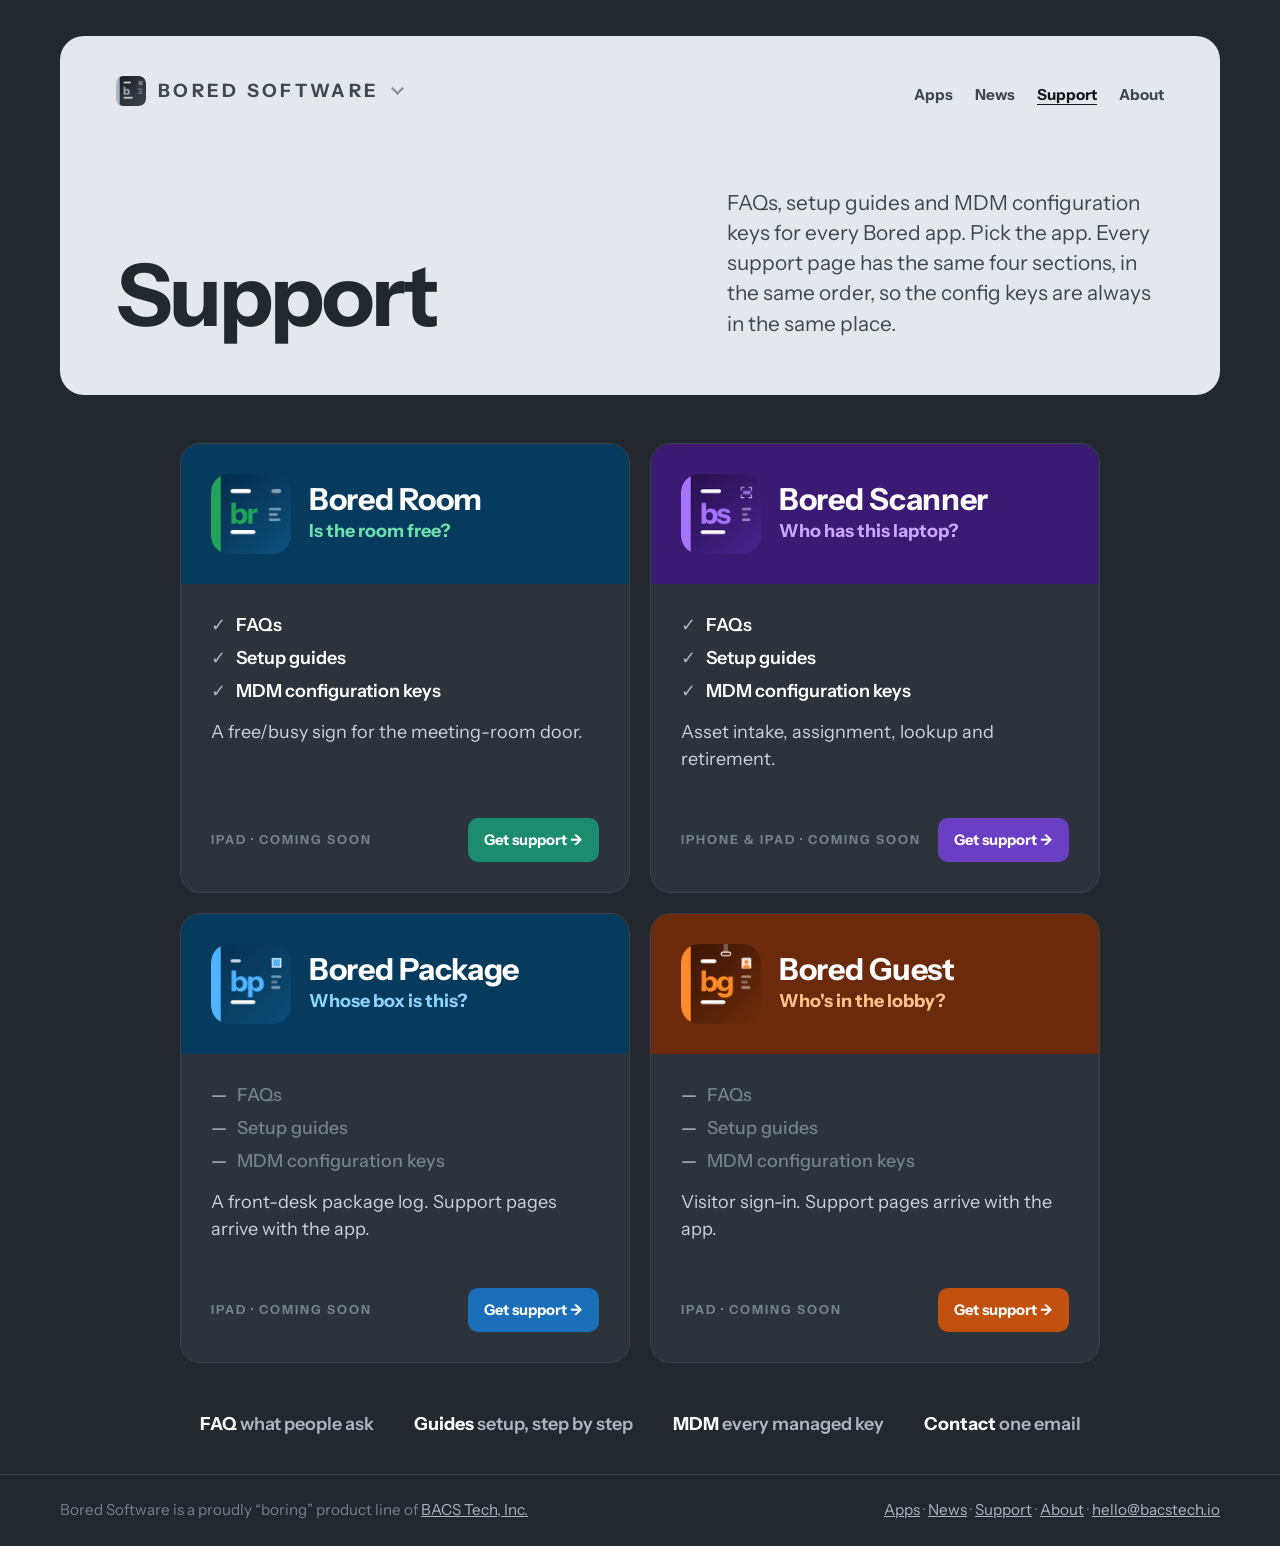
==== commit c3799c70: "App switcher in the header on every page Same switcher as boredroom.space: the brand opens a menu of" ====
--- a/support/index.html
+++ b/support/index.html
@@ -2,14 +2,12 @@
 <html lang="en">
 <head>
 <meta charset="utf-8">
-<meta http-equiv="Content-Security-Policy" content="default-src 'self'; script-src 'none'; object-src 'none'; base-uri 'self'; form-action 'none'">
 <meta name="viewport" content="width=device-width, initial-scale=1">
 <title>Support — Bored Software</title>
 <meta name="description" content="FAQs, setup guides and MDM configuration keys for Bored Room, Bored Scanner, Bored Package and Bored Guest.">
 <meta property="og:type" content="website">
 <meta property="og:site_name" content="Bored Software">
 <meta property="og:url" content="https://boredsoftware.space/support/">
-<link rel="canonical" href="https://boredsoftware.space/support/">
 <meta property="og:title" content="Support — Bored Software">
 <meta property="og:description" content="FAQs, setup guides and MDM configuration keys for Bored Room, Bored Scanner, Bored Package and Bored Guest.">
 <meta property="og:image" content="https://boredsoftware.space/og-image.png">
@@ -18,10 +16,12 @@
 <meta property="og:image:alt" content="The four Bored apps, Room, Scanner, Package and Guest, next to the headline Software that does one job.">
 <meta name="twitter:card" content="summary_large_image">
 <meta name="theme-color" content="#23282E">
+<link rel="preconnect" href="https://fonts.googleapis.com">
+<link rel="preconnect" href="https://fonts.gstatic.com" crossorigin>
+<link href="https://fonts.googleapis.com/css2?family=Instrument+Sans:wght@400;600;700&display=swap" rel="stylesheet">
 <link rel="icon" type="image/png" sizes="64x64" href="../favicon.png?v=2">
 <link rel="apple-touch-icon" href="../apple-touch-icon.png?v=2">
-<link rel="stylesheet" href="../style.css?v=8">
-<link rel="stylesheet" href="/menu.css?v=1">
+<link rel="stylesheet" href="../style.css?v=7">
 </head>
 <body>
 
@@ -38,7 +38,7 @@
           <a class="sw-all" href="../">All Bored Software &rarr;</a>
         </div>
       </details>
-      <nav class="toplinks"><a href="../">Apps</a><a href="../news.html">News</a><a href="./" aria-current="page">Support</a><a href="../about.html">About</a><details class="bmenu"><summary>Menu</summary><div class="bmenu-panel"><div class="bmenu-group bmenu-software"><h4><i style="background:#3E5A72"></i>Bored Software</h4><ul><li><a href="https://boredsoftware.space/">Apps</a></li><li><a href="https://boredsoftware.space/news.html">News</a></li><li><a href="https://boredsoftware.space/support/" aria-current="page">Support</a></li><li><a href="https://boredsoftware.space/about.html">About</a></li></ul></div><div class="bmenu-group bmenu-room"><h4><i style="background:#1C8C6E"></i>Bored Room</h4><ul><li><a href="https://boredroom.space/">Home</a></li><li><a href="https://boredroom.space/setup.html">Setup guides</a></li><li><a href="https://boredroom.space/setup-manual.html">By hand / iPhone</a></li><li><a href="https://boredroom.space/setup-configurator.html">Apple Configurator</a></li><li><a href="https://boredroom.space/setup-mdm.html">MDM</a></li><li><a href="https://boredroom.space/setup-service-account.html">Service account</a></li><li><a href="https://boredroom.space/mounting.html">Mounting and power</a></li><li><a href="https://boredroom.space/privacy.html">Privacy</a></li><li><a href="https://boredsoftware.space/support/room.html">Support</a></li></ul></div><div class="bmenu-group bmenu-scanner"><h4><i style="background:#6B3FC4"></i>Bored Scanner</h4><ul><li><a href="https://boredscanner.space/">Home</a></li><li><a href="https://boredscanner.space/scanning.html">Scanning</a></li><li><a href="https://boredscanner.space/compare.html">Compare</a></li><li><a href="https://boredscanner.space/privacy.html">Privacy</a></li><li><a href="https://boredsoftware.space/support/scanner.html">Support</a></li></ul></div><div class="bmenu-group bmenu-package"><h4><i style="background:#1A6FB8"></i>Bored Package <small>Soon</small></h4><ul><li><a href="https://boredpackage.space/">Home</a></li><li><a href="https://boredsoftware.space/support/package.html">Support</a></li></ul></div><div class="bmenu-group bmenu-guest"><h4><i style="background:#C2510F"></i>Bored Guest <small>Soon</small></h4><ul><li><a href="https://boredguest.space/">Home</a></li><li><a href="https://boredsoftware.space/support/guest.html">Support</a></li></ul></div></div></details></nav>
+      <nav class="toplinks"><a href="../">Apps</a><a href="../news.html">News</a><a href="./" aria-current="page">Support</a><a href="../about.html">About</a></nav>
     </div>
     <div class="split">
       <h1>Support</h1>
@@ -61,7 +61,7 @@
             <li>MDM configuration keys</li>
           </ul>
           <p>A free/busy sign for the meeting-room door.</p>
-          <div class="go"><span class="label">iPad &amp; iPhone · 1.1 · On the App Store</span><span class="btn">Get support &rarr;</span></div></div>
+          <div class="go"><span class="label">iPad · Coming soon</span><span class="btn">Get support &rarr;</span></div></div>
       </a>
     </li>
     <li>
--- a/style.css
+++ b/style.css
@@ -240,3 +240,25 @@
 .latest:hover { border-color: var(--muted); color: var(--white); }
 .latest .new { font-size: .72rem; font-weight: 700; letter-spacing: .12em; text-transform: uppercase; color: var(--ink); background: var(--panel); border-radius: 999px; padding: 3px 10px; }
 .latest .all { margin-left: auto; color: var(--faint); white-space: nowrap; }
+
+/* App switcher: the brand opens a menu of the Bored Software apps. <details>, so no JavaScript. */
+.switcher { position: relative; z-index: 20; border: 0; padding: 0; max-width: none; }
+.switcher:last-of-type { border: 0; }
+.switcher > summary.brand { cursor: pointer; list-style: none; justify-content: flex-start; padding: 0; }
+.switcher > summary.brand::after { content: none; }
+.switcher > summary::-webkit-details-marker { display: none; }
+.sw-chev { width: 9px; height: 9px; border-right: 2.5px solid currentColor; border-bottom: 2.5px solid currentColor; transform: translateY(-3px) rotate(45deg); opacity: .6; margin-left: 2px; transition: transform .15s; }
+.switcher[open] .sw-chev { transform: translateY(2px) rotate(-135deg); }
+.sw-menu { position: absolute; top: calc(100% + 10px); left: 0; width: min(330px, calc(100vw - 32px)); background: #fff; color: var(--sw-ink); border: 1px solid var(--sw-line); border-radius: 14px; box-shadow: 0 18px 40px rgba(0,0,0,.25); padding: 8px; display: grid; gap: 2px; text-transform: none; letter-spacing: normal; font-weight: 400; }
+.sw-item { display: flex; align-items: center; gap: 12px; padding: 10px; border-radius: 10px; text-decoration: none; color: var(--sw-ink); }
+.sw-item img { width: 36px; height: 36px; border-radius: 9px; flex: none; }
+.sw-item span { display: grid; line-height: 1.25; }
+.sw-item b { font-size: 1rem; font-weight: 700; }
+.sw-item small { font-size: .82rem; color: var(--sw-ink-2); }
+a.sw-item:hover { background: var(--sw-tint); color: var(--sw-ink); }
+.sw-current { background: var(--sw-tint); box-shadow: inset 3px 0 0 var(--sw-accent); }
+.sw-soon { opacity: .55; }
+.sw-all { display: block; padding: 10px; margin-top: 4px; border-top: 1px solid var(--sw-line); font-weight: 600; font-size: .92rem; text-decoration: none; color: var(--sw-link); }
+@media print { .switcher .sw-menu, .sw-chev { display: none; } }
+:root { --sw-ink: var(--ink); --sw-ink-2: var(--ink-2); --sw-line: #DDE2E7; --sw-tint: var(--panel); --sw-accent: var(--ink); --sw-link: var(--ink-2); }
+.switcher > summary.brand { display: inline-flex; color: inherit; }
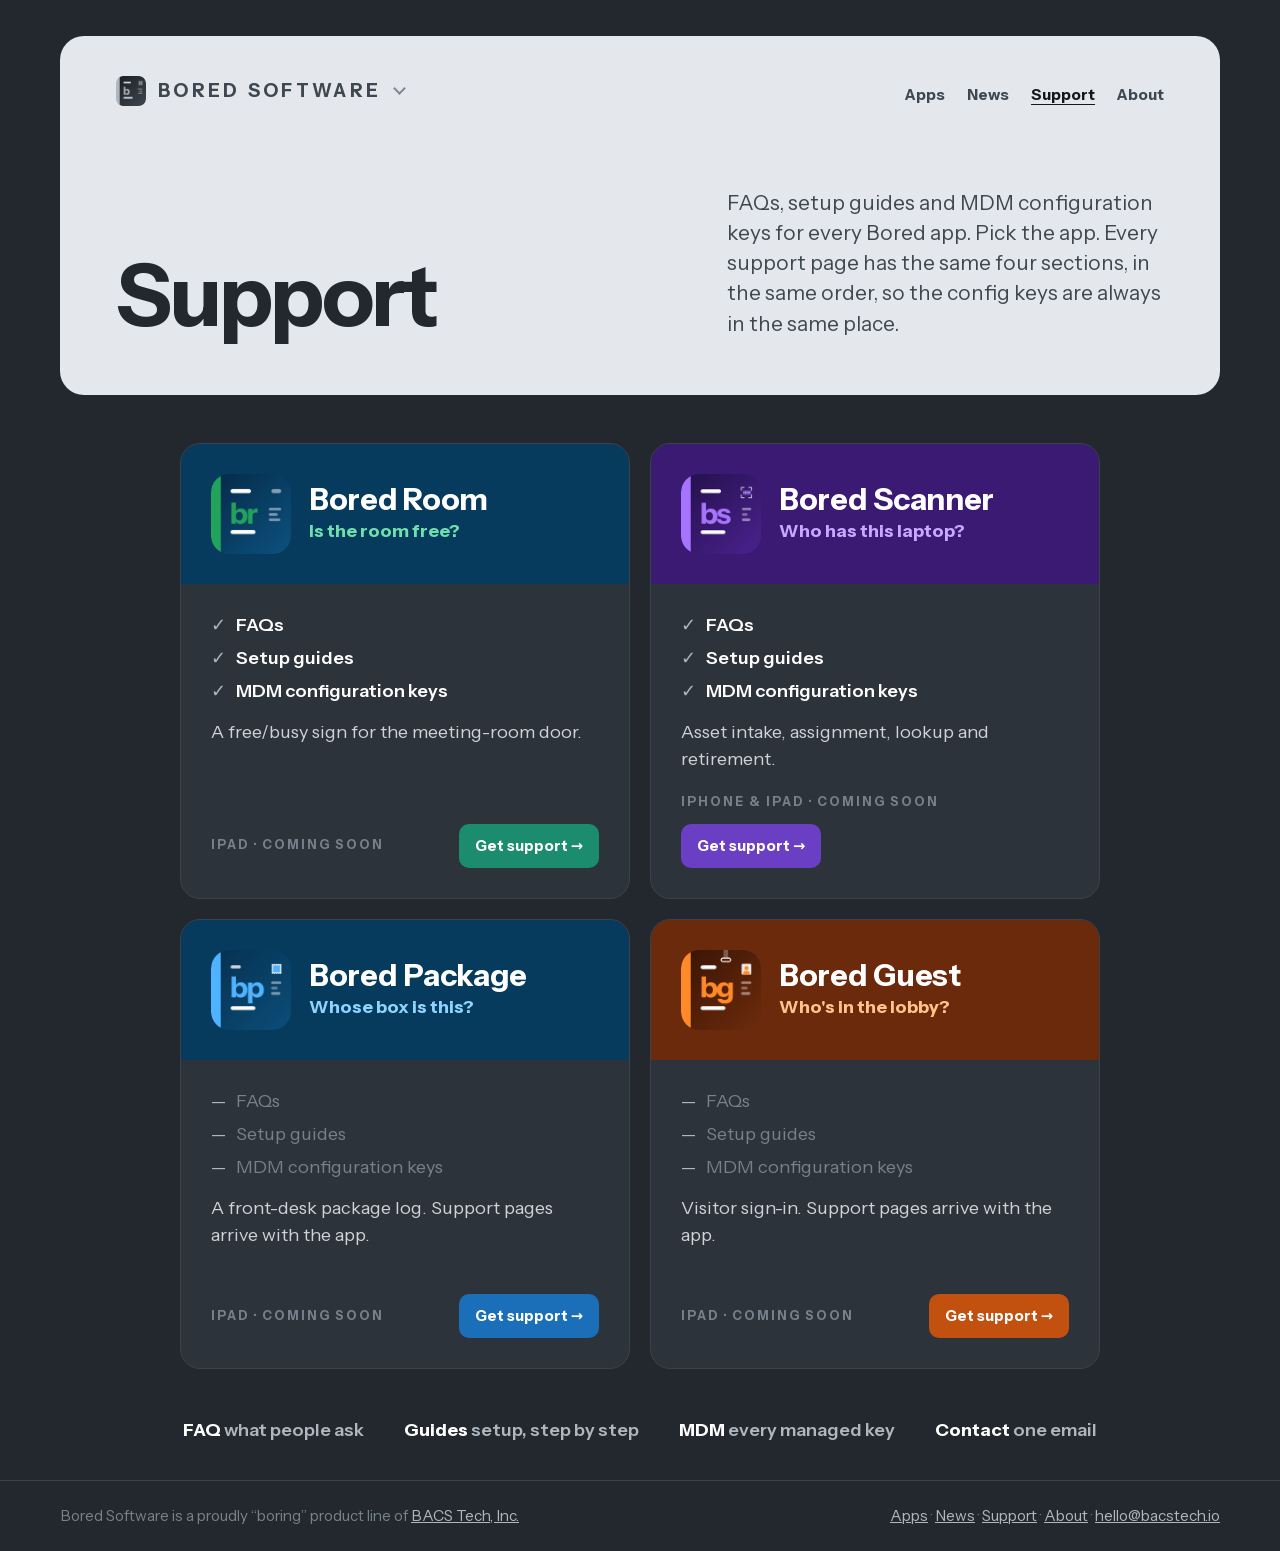
==== commit 902ebce4: "Self-host Instrument Sans; add a Content-Security-Policy to every page - Fonts: the two Instrument S" ====
--- a/support/index.html
+++ b/support/index.html
@@ -2,12 +2,14 @@
 <html lang="en">
 <head>
 <meta charset="utf-8">
+<meta http-equiv="Content-Security-Policy" content="default-src 'self'; script-src 'none'; object-src 'none'; base-uri 'self'; form-action 'none'">
 <meta name="viewport" content="width=device-width, initial-scale=1">
 <title>Support — Bored Software</title>
 <meta name="description" content="FAQs, setup guides and MDM configuration keys for Bored Room, Bored Scanner, Bored Package and Bored Guest.">
 <meta property="og:type" content="website">
 <meta property="og:site_name" content="Bored Software">
 <meta property="og:url" content="https://boredsoftware.space/support/">
+<link rel="canonical" href="https://boredsoftware.space/support/">
 <meta property="og:title" content="Support — Bored Software">
 <meta property="og:description" content="FAQs, setup guides and MDM configuration keys for Bored Room, Bored Scanner, Bored Package and Bored Guest.">
 <meta property="og:image" content="https://boredsoftware.space/og-image.png">
@@ -16,12 +18,9 @@
 <meta property="og:image:alt" content="The four Bored apps, Room, Scanner, Package and Guest, next to the headline Software that does one job.">
 <meta name="twitter:card" content="summary_large_image">
 <meta name="theme-color" content="#23282E">
-<link rel="preconnect" href="https://fonts.googleapis.com">
-<link rel="preconnect" href="https://fonts.gstatic.com" crossorigin>
-<link href="https://fonts.googleapis.com/css2?family=Instrument+Sans:wght@400;600;700&display=swap" rel="stylesheet">
 <link rel="icon" type="image/png" sizes="64x64" href="../favicon.png?v=2">
 <link rel="apple-touch-icon" href="../apple-touch-icon.png?v=2">
-<link rel="stylesheet" href="../style.css?v=7">
+<link rel="stylesheet" href="../style.css?v=8">
 </head>
 <body>
 
--- a/style.css
+++ b/style.css
@@ -1,3 +1,12 @@
+/* Instrument Sans, self-hosted (SIL OFL 1.1, see fonts/OFL.txt). One variable file per
+   subset; declared at the three weights the pages have always loaded: 400, 600, 700. */
+@font-face { font-family: "Instrument Sans"; font-style: normal; font-weight: 400; font-stretch: 100%; font-display: swap; src: url("fonts/instrument-sans-latin-ext.woff2") format("woff2"); unicode-range: U+0100-02BA, U+02BD-02C5, U+02C7-02CC, U+02CE-02D7, U+02DD-02FF, U+0304, U+0308, U+0329, U+1D00-1DBF, U+1E00-1E9F, U+1EF2-1EFF, U+2020, U+20A0-20AB, U+20AD-20C4, U+2113, U+2C60-2C7F, U+A720-A7FF; }
+@font-face { font-family: "Instrument Sans"; font-style: normal; font-weight: 400; font-stretch: 100%; font-display: swap; src: url("fonts/instrument-sans-latin.woff2") format("woff2"); unicode-range: U+0000-00FF, U+0131, U+0152-0153, U+02BB-02BC, U+02C6, U+02DA, U+02DC, U+0304, U+0308, U+0329, U+2000-206F, U+20AC, U+2122, U+2191, U+2193, U+2212, U+2215, U+FEFF, U+FFFD; }
+@font-face { font-family: "Instrument Sans"; font-style: normal; font-weight: 600; font-stretch: 100%; font-display: swap; src: url("fonts/instrument-sans-latin-ext.woff2") format("woff2"); unicode-range: U+0100-02BA, U+02BD-02C5, U+02C7-02CC, U+02CE-02D7, U+02DD-02FF, U+0304, U+0308, U+0329, U+1D00-1DBF, U+1E00-1E9F, U+1EF2-1EFF, U+2020, U+20A0-20AB, U+20AD-20C4, U+2113, U+2C60-2C7F, U+A720-A7FF; }
+@font-face { font-family: "Instrument Sans"; font-style: normal; font-weight: 600; font-stretch: 100%; font-display: swap; src: url("fonts/instrument-sans-latin.woff2") format("woff2"); unicode-range: U+0000-00FF, U+0131, U+0152-0153, U+02BB-02BC, U+02C6, U+02DA, U+02DC, U+0304, U+0308, U+0329, U+2000-206F, U+20AC, U+2122, U+2191, U+2193, U+2212, U+2215, U+FEFF, U+FFFD; }
+@font-face { font-family: "Instrument Sans"; font-style: normal; font-weight: 700; font-stretch: 100%; font-display: swap; src: url("fonts/instrument-sans-latin-ext.woff2") format("woff2"); unicode-range: U+0100-02BA, U+02BD-02C5, U+02C7-02CC, U+02CE-02D7, U+02DD-02FF, U+0304, U+0308, U+0329, U+1D00-1DBF, U+1E00-1E9F, U+1EF2-1EFF, U+2020, U+20A0-20AB, U+20AD-20C4, U+2113, U+2C60-2C7F, U+A720-A7FF; }
+@font-face { font-family: "Instrument Sans"; font-style: normal; font-weight: 700; font-stretch: 100%; font-display: swap; src: url("fonts/instrument-sans-latin.woff2") format("woff2"); unicode-range: U+0000-00FF, U+0131, U+0152-0153, U+02BB-02BC, U+02C6, U+02DA, U+02DC, U+0304, U+0308, U+0329, U+2000-206F, U+20AC, U+2122, U+2191, U+2193, U+2212, U+2215, U+FEFF, U+FFFD; }
+
 /* Bored Software — boredsoftware.space
    Greys for the umbrella; each app card keeps its own site's colors. */
 
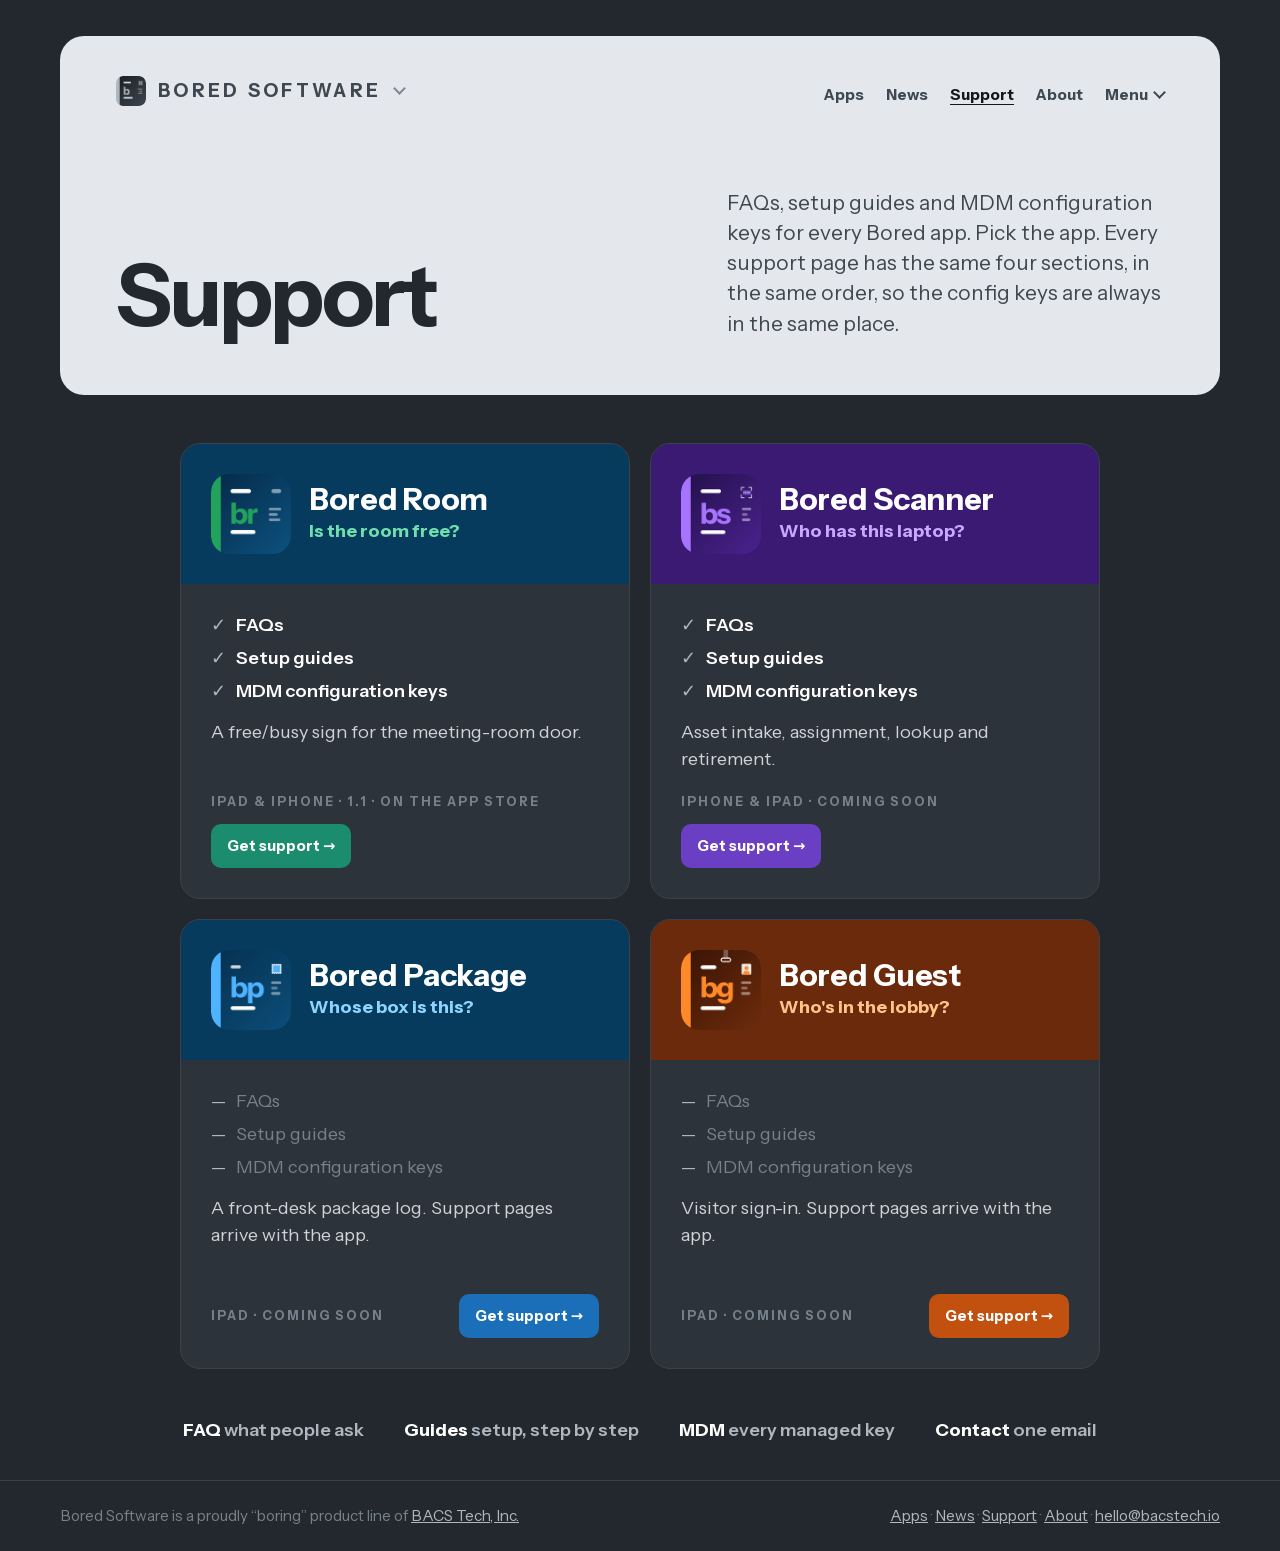
==== commit 422f8c73: "Menu: move swatch colours to classes for CSP The menu's colour swatches were inline style attributes" ====
--- a/support/index.html
+++ b/support/index.html
@@ -20,7 +20,8 @@
 <meta name="theme-color" content="#23282E">
 <link rel="icon" type="image/png" sizes="64x64" href="../favicon.png?v=2">
 <link rel="apple-touch-icon" href="../apple-touch-icon.png?v=2">
-<link rel="stylesheet" href="../style.css?v=8">
+<link rel="stylesheet" href="../style.css?v=9">
+<link rel="stylesheet" href="/menu.css?v=1">
 </head>
 <body>
 
@@ -37,7 +38,7 @@
           <a class="sw-all" href="../">All Bored Software &rarr;</a>
         </div>
       </details>
-      <nav class="toplinks"><a href="../">Apps</a><a href="../news.html">News</a><a href="./" aria-current="page">Support</a><a href="../about.html">About</a></nav>
+      <nav class="toplinks"><a href="../">Apps</a><a href="../news.html">News</a><a href="./" aria-current="page">Support</a><a href="../about.html">About</a><details class="bmenu"><summary>Menu</summary><div class="bmenu-panel"><div class="bmenu-group bmenu-software"><h4><i></i>Bored Software</h4><ul><li><a href="https://boredsoftware.space/">Apps</a></li><li><a href="https://boredsoftware.space/news.html">News</a></li><li><a href="https://boredsoftware.space/support/" aria-current="page">Support</a></li><li><a href="https://boredsoftware.space/about.html">About</a></li></ul></div><div class="bmenu-group bmenu-room"><h4><i></i>Bored Room</h4><ul><li><a href="https://boredroom.space/">Home</a></li><li><a href="https://boredroom.space/setup.html">Setup guides</a></li><li><a href="https://boredroom.space/setup-manual.html">By hand / iPhone</a></li><li><a href="https://boredroom.space/setup-configurator.html">Apple Configurator</a></li><li><a href="https://boredroom.space/setup-mdm.html">MDM</a></li><li><a href="https://boredroom.space/setup-service-account.html">Service account</a></li><li><a href="https://boredroom.space/mounting.html">Mounting and power</a></li><li><a href="https://boredroom.space/privacy.html">Privacy</a></li><li><a href="https://boredsoftware.space/support/room.html">Support</a></li></ul></div><div class="bmenu-group bmenu-scanner"><h4><i></i>Bored Scanner</h4><ul><li><a href="https://boredscanner.space/">Home</a></li><li><a href="https://boredscanner.space/scanning.html">Scanning</a></li><li><a href="https://boredscanner.space/compare.html">Compare</a></li><li><a href="https://boredscanner.space/privacy.html">Privacy</a></li><li><a href="https://boredsoftware.space/support/scanner.html">Support</a></li></ul></div><div class="bmenu-group bmenu-package"><h4><i></i>Bored Package <small>Soon</small></h4><ul><li><a href="https://boredpackage.space/">Home</a></li><li><a href="https://boredsoftware.space/support/package.html">Support</a></li></ul></div><div class="bmenu-group bmenu-guest"><h4><i></i>Bored Guest <small>Soon</small></h4><ul><li><a href="https://boredguest.space/">Home</a></li><li><a href="https://boredsoftware.space/support/guest.html">Support</a></li></ul></div></div></details></nav>
     </div>
     <div class="split">
       <h1>Support</h1>
@@ -60,7 +61,7 @@
             <li>MDM configuration keys</li>
           </ul>
           <p>A free/busy sign for the meeting-room door.</p>
-          <div class="go"><span class="label">iPad · Coming soon</span><span class="btn">Get support &rarr;</span></div></div>
+          <div class="go"><span class="label">iPad &amp; iPhone · 1.1 · On the App Store</span><span class="btn">Get support &rarr;</span></div></div>
       </a>
     </li>
     <li>
--- a/style.css
+++ b/style.css
@@ -271,3 +271,11 @@
 @media print { .switcher .sw-menu, .sw-chev { display: none; } }
 :root { --sw-ink: var(--ink); --sw-ink-2: var(--ink-2); --sw-line: #DDE2E7; --sw-tint: var(--panel); --sw-accent: var(--ink); --sw-link: var(--ink-2); }
 .switcher > summary.brand { display: inline-flex; color: inherit; }
+
+/* Bored menu swatches: one colour per site. These were inline style attributes; they live here so the
+   Content-Security-Policy can forbid inline styles. */
+.bmenu-software h4 i { background: #3E5A72; }
+.bmenu-room h4 i { background: #1C8C6E; }
+.bmenu-scanner h4 i { background: #6B3FC4; }
+.bmenu-package h4 i { background: #1A6FB8; }
+.bmenu-guest h4 i { background: #C2510F; }
--- a/menu.css
+++ b/menu.css
@@ -0,0 +1,27 @@
+/* Bored menu: every page on every Bored site. Same file in each site repo; no JavaScript. */
+details.bmenu, details.bmenu:last-of-type { position: relative; border: 0 !important; padding: 0 !important; margin: 0 !important; max-width: none !important; background: none !important; }
+details.bmenu > summary { list-style: none; cursor: pointer; display: inline-flex !important; align-items: center; gap: 7px; white-space: nowrap; color: inherit; font: inherit; padding: 0 !important; border: 0 !important; justify-content: flex-start !important; }
+details.bmenu > summary::-webkit-details-marker { display: none; }
+details.bmenu > summary::after { content: "" !important; font-size: 0 !important; width: 7px; height: 7px; border-right: 2px solid currentColor; border-bottom: 2px solid currentColor; transform: translateY(-2px) rotate(45deg); transition: transform .15s; }
+details.bmenu[open] > summary::after { transform: translateY(2px) rotate(-135deg); }
+/* Let the open panel escape headers that clip their contents. */
+.hero:has(.bmenu[open]), header:has(.bmenu[open]), .panel:has(.bmenu[open]) { overflow: visible !important; position: relative; z-index: 1000; }
+.bmenu-panel { position: absolute; right: 0; top: calc(100% + 12px); z-index: 1000; width: min(760px, 92vw); background: #fff; color: #0B2A42; border: 1px solid #BCCBD8; border-radius: 14px; box-shadow: 0 18px 48px rgba(11,42,66,.22); padding: 18px; display: grid; grid-template-columns: repeat(3, minmax(0, 1fr)); gap: 16px 22px; text-align: left; font-size: .95rem; font-weight: 400; letter-spacing: normal; text-transform: none; line-height: 1.3; }
+.bmenu-group h4 { margin: 0 0 6px; font-size: .78rem; font-weight: 700; letter-spacing: .06em; text-transform: uppercase; display: flex; flex-wrap: wrap; align-items: center; gap: 4px 8px; color: #0B2A42; }
+.bmenu-group h4 i { width: 10px; height: 10px; border-radius: 3px; flex: none; }
+.bmenu-group h4 small { font-size: .66rem; font-weight: 600; color: #7D94A8; letter-spacing: .04em; }
+.bmenu-group ul { list-style: none; margin: 0; padding: 0; }
+.bmenu-group li { margin: 0; }
+.bmenu-group li a { display: block; padding: 5px 0; text-decoration: none !important; color: #3E5A72 !important; font-weight: 600; white-space: normal; }
+.bmenu-group li a:hover, .bmenu-group li a[aria-current] { color: #0B2A42 !important; }
+.bmenu-group li a[aria-current]::before { content: "\2022  "; }
+.bmenu-room { grid-row: span 2; }
+@media (max-width: 760px) {
+  nav:has(> details.bmenu[open]) { flex-wrap: wrap; }
+  details.bmenu[open] { flex-basis: 100%; width: 100%; }
+  .bmenu-panel { position: static; margin-top: 12px; width: 100%; box-sizing: border-box; grid-template-columns: repeat(2, minmax(0, 1fr)); }
+  .bmenu-room { grid-row: auto; }
+  .bmenu-group li a { padding: 9px 0; }
+}
+@media (max-width: 420px) { .bmenu-panel { grid-template-columns: minmax(0, 1fr); } }
+@media print { .bmenu { display: none !important; } }
